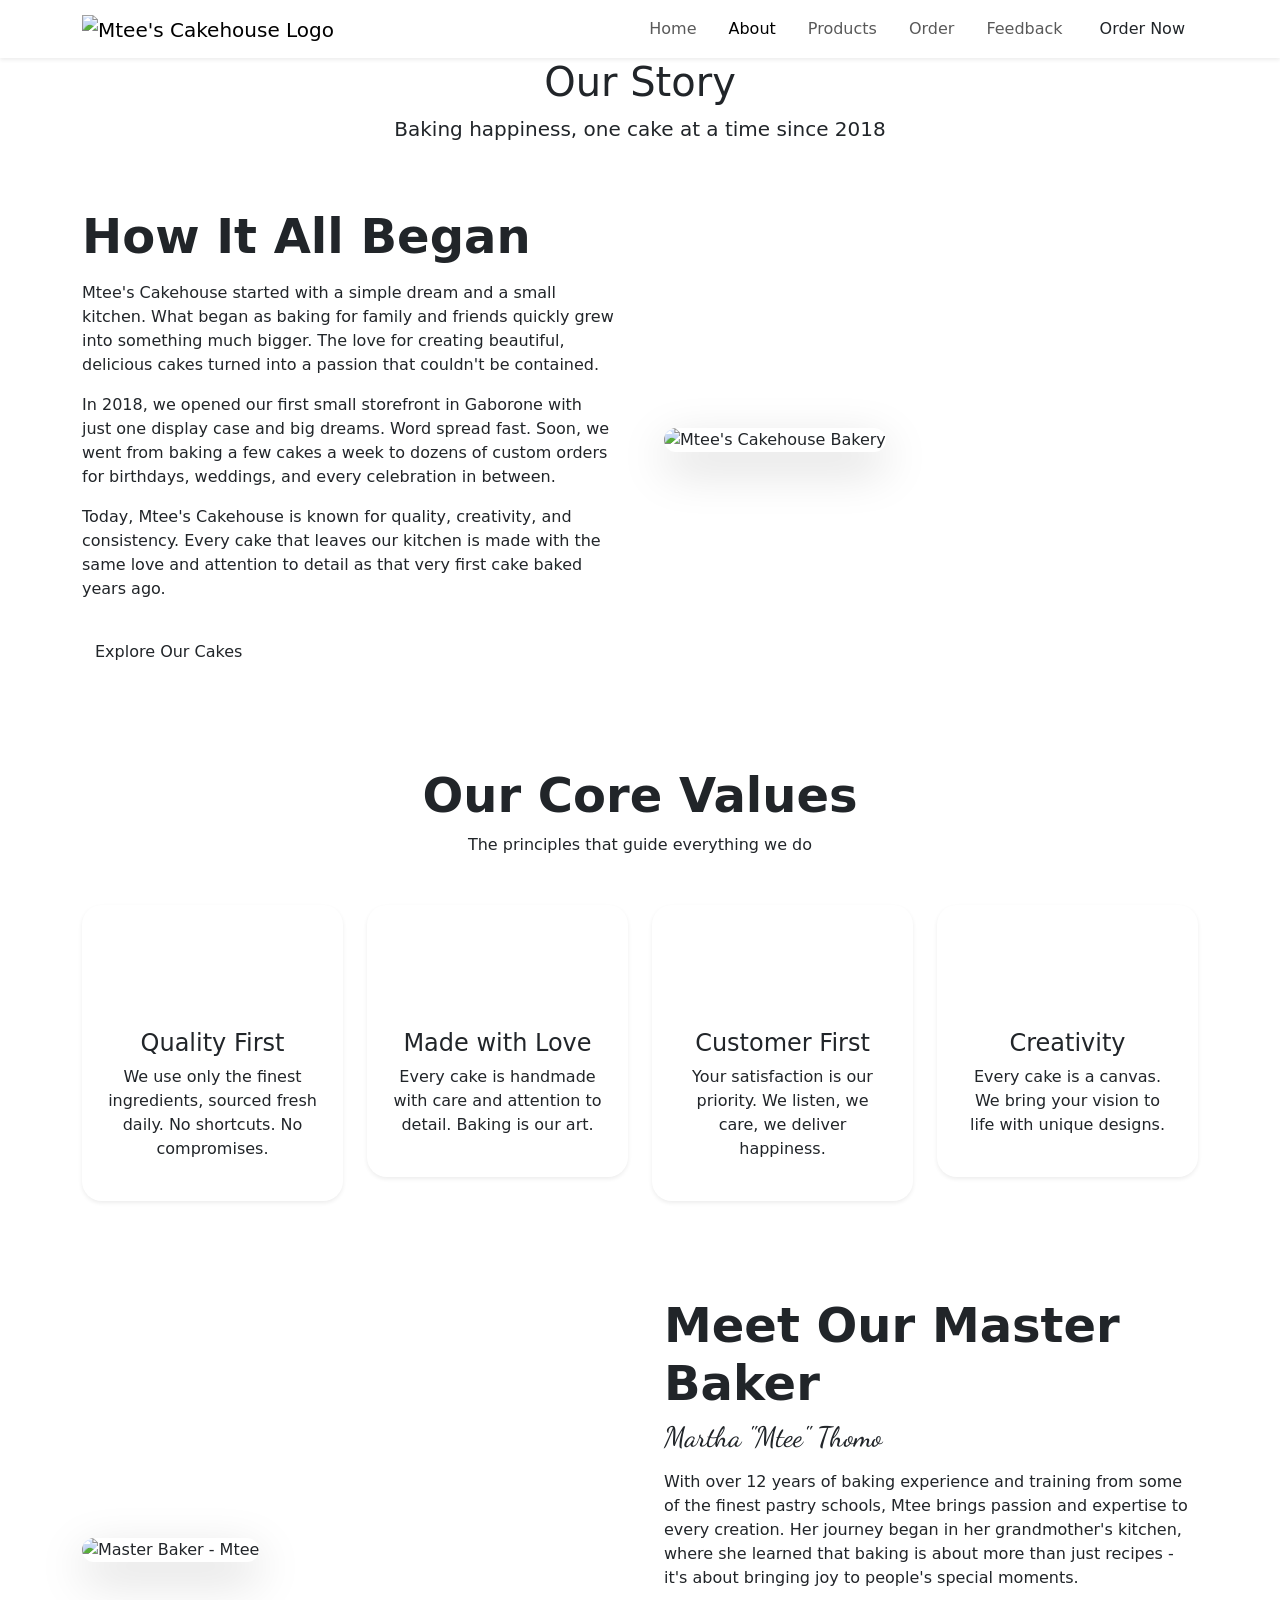
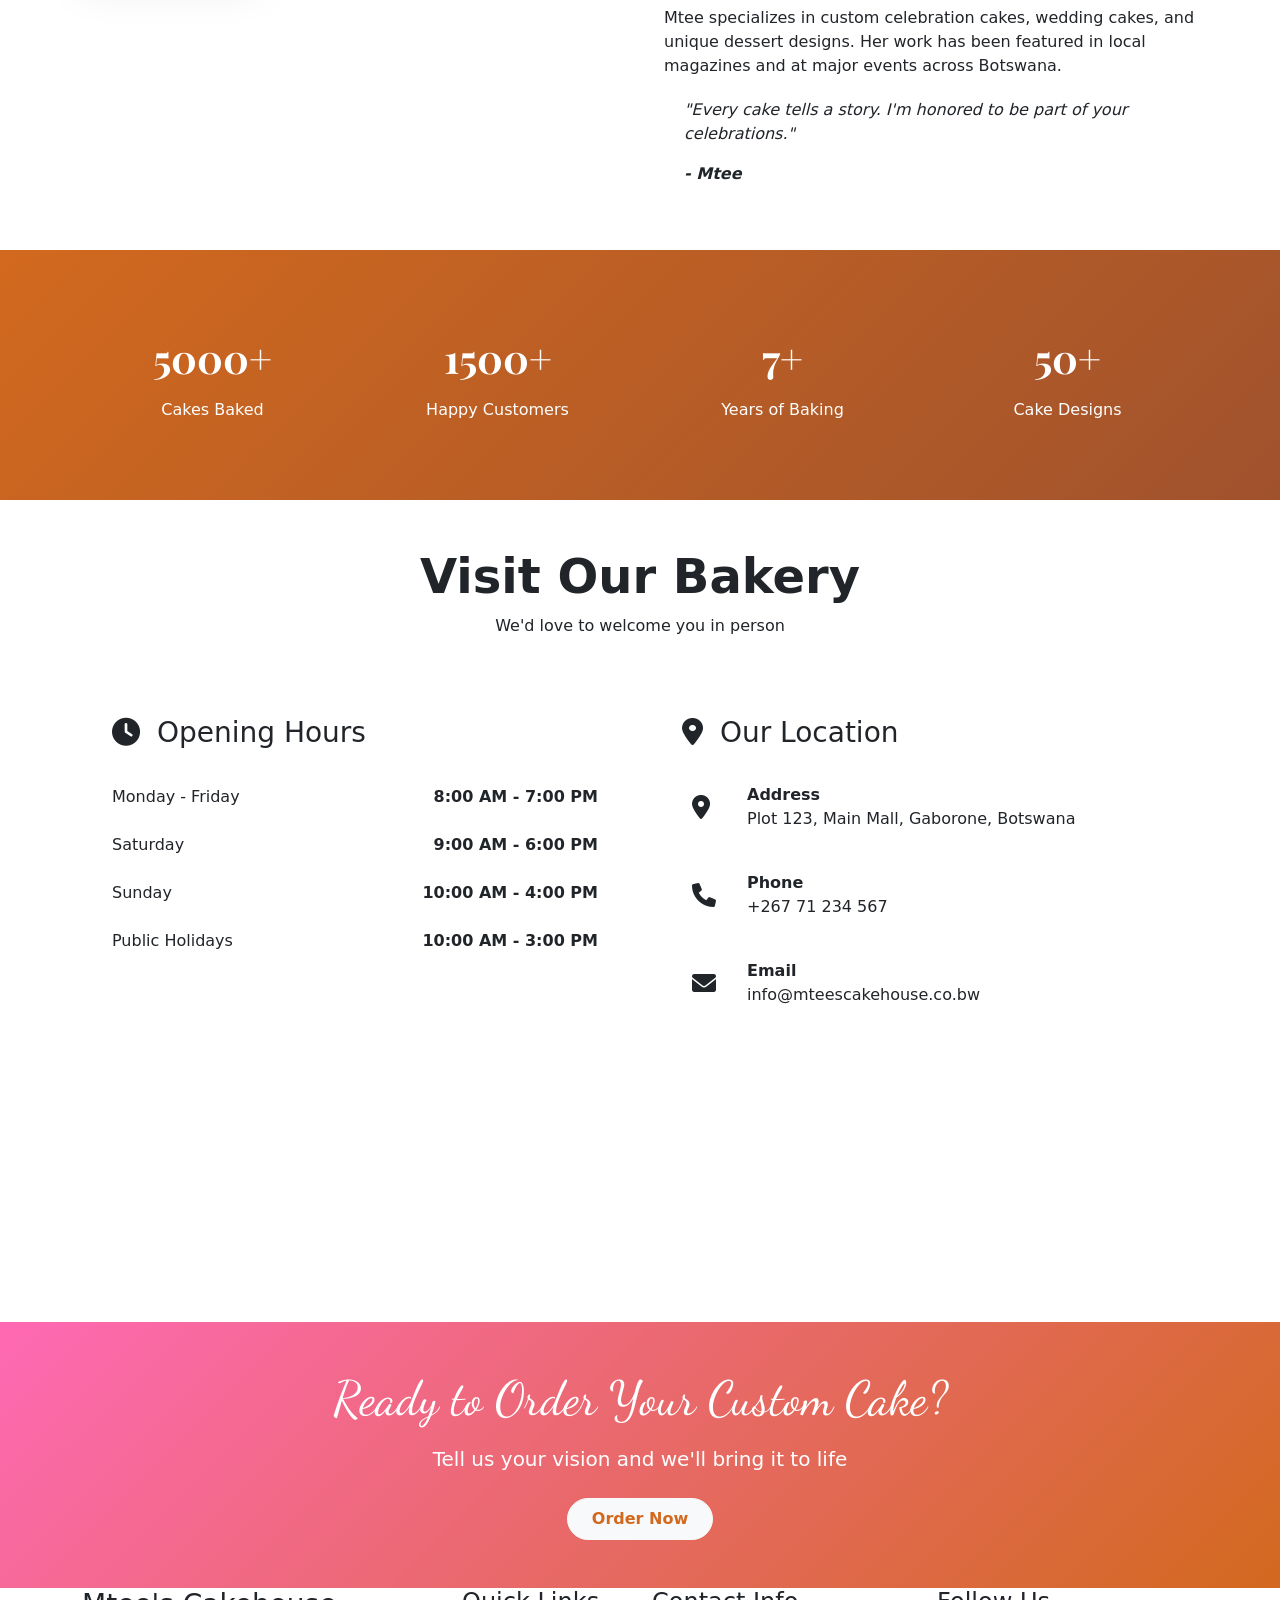
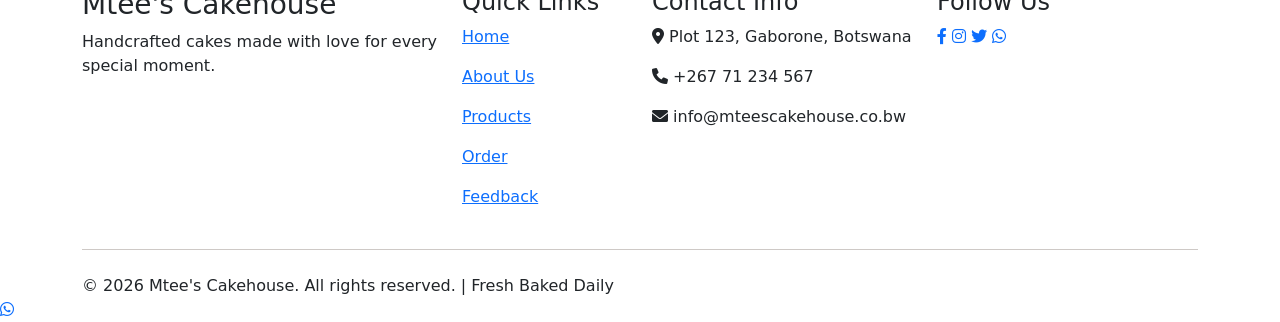
==== about.html @ 43fd2412 "Update about.html" ====
<!DOCTYPE html>
<html lang="en">
<head>
    <meta charset="UTF-8">
    <meta name="viewport" content="width=device-width, initial-scale=1.0, user-scalable=yes">
    <meta name="description" content="Learn about Mtee's Cakehouse - our story, our baker, our commitment to quality and freshness.">
    <meta name="keywords" content="about Mtee's Cakehouse, bakery story, custom cakes, baker, cakehouse history">
    <meta name="author" content="Mtee's Cakehouse">
    <title>About Us | Mtee's Cakehouse</title>

    <!--Favicon-->
    <link rel="icon" type="image/x-icon" href="logo/logo.png">
    
    <!-- Bootstrap 5.3 CSS -->
    <link href="https://cdn.jsdelivr.net/npm/bootstrap@5.3.0/dist/css/bootstrap.min.css" rel="stylesheet">
    
    <!-- Font Awesome Icons -->
    <link rel="stylesheet" href="https://cdnjs.cloudflare.com/ajax/libs/font-awesome/6.0.0/css/all.min.css">
    
    <!-- Google Fonts -->
    <link href="https://fonts.googleapis.com/css2?family=Playfair+Display:wght@400;500;600;700;800&family=Poppins:wght@300;400;500;600;700&family=Dancing+Script:wght@400;500;600;700&display=swap" rel="stylesheet">
    
    <!-- Custom CSS -->
    <link rel="stylesheet" href="css/style.css">
    
    <style>
        /* Additional page-specific styles */
        .value-card {
            transition: all 0.3s ease;
            border: none;
            border-radius: 20px;
            background: var(--bg-warm);
        }
        
        .value-card:hover {
            transform: translateY(-8px);
            box-shadow: var(--shadow-md);
        }
        
        .value-icon {
            width: 80px;
            height: 80px;
            background-color: var(--primary-color);
            border-radius: 50%;
            display: flex;
            align-items: center;
            justify-content: center;
            margin: 0 auto 20px;
            font-size: 2rem;
            color: white;
        }
        
        .stat-card {
            background: linear-gradient(135deg, var(--primary-color), var(--primary-dark));
            border-radius: 20px;
            padding: 30px;
            text-align: center;
            color: white;
            transition: all 0.3s ease;
        }
        
        .stat-card:hover {
            transform: translateY(-5px);
            box-shadow: var(--shadow-lg);
        }
        
        .stat-number {
            font-size: 2.5rem;
            font-weight: 700;
            font-family: 'Playfair Display', serif;
            margin-bottom: 10px;
        }
        
        .hours-card {
            background: var(--bg-light);
            border-radius: 20px;
            padding: 30px;
            box-shadow: var(--shadow-sm);
            transition: all 0.3s ease;
            height: 100%;
        }
        
        .hours-card:hover {
            transform: translateY(-5px);
            box-shadow: var(--shadow-md);
        }
        
        .hours-list {
            list-style: none;
            padding-left: 0;
        }
        
        .hours-list li {
            display: flex;
            justify-content: space-between;
            padding: 12px 0;
            border-bottom: 1px solid var(--border-color);
        }
        
        .hours-list li:last-child {
            border-bottom: none;
        }
        
        .chef-quote {
            font-style: italic;
            border-left: 3px solid var(--secondary-dark);
            padding-left: 20px;
            margin-top: 20px;
        }
        
        .map-container {
            border-radius: 15px;
            overflow: hidden;
            margin-top: 20px;
        }
        
        .contact-detail {
            display: flex;
            align-items: center;
            gap: 15px;
            margin-bottom: 20px;
            padding: 10px;
            border-radius: 12px;
            transition: all 0.3s ease;
        }
        
        .contact-detail:hover {
            background: var(--bg-warm);
            transform: translateX(5px);
        }
        
        .contact-detail i {
            font-size: 1.5rem;
            color: var(--secondary-dark);
            width: 40px;
        }
        
        @media (max-width: 768px) {
            .stat-number {
                font-size: 1.8rem;
            }
            .hours-list li {
                flex-direction: column;
                text-align: center;
                gap: 5px;
            }
        }
    </style>
</head>
<body>

    <!-- Navigation Bar - Bootstrap Navbar -->
    <nav class="navbar navbar-expand-lg bg-white sticky-top shadow-sm">
        <div class="container">
            <a class="navbar-brand" href="index.html">
                <img src="logo/logo.png" alt="Mtee's Cakehouse Logo" class="logo-img" style="height: 55px; width: auto;">
            </a>
            <button class="navbar-toggler" type="button" data-bs-toggle="collapse" data-bs-target="#navbarNav" aria-controls="navbarNav" aria-expanded="false" aria-label="Toggle navigation">
                <span class="navbar-toggler-icon"></span>
            </button>
            <div class="collapse navbar-collapse" id="navbarNav">
                <ul class="navbar-nav ms-auto align-items-center gap-3">
                    <li class="nav-item">
                        <a class="nav-link" href="index.html">Home</a>
                    </li>
                    <li class="nav-item">
                        <a class="nav-link active" href="about.html">About</a>
                    </li>
                    <li class="nav-item">
                        <a class="nav-link" href="products.html">Products</a>
                    </li>
                    <li class="nav-item">
                        <a class="nav-link" href="order.html">Order</a>
                    </li>
                    <li class="nav-item">
                        <a class="nav-link" href="feedback.html">Feedback</a>
                    </li>
                    <li class="nav-item">
                        <a class="btn btn-order-nav" href="order.html">Order Now</a>
                    </li>
                </ul>
            </div>
        </div>
    </nav>

    <!-- Page Hero Section -->
    <section class="page-hero">
        <div class="container text-center">
            <h1>Our Story</h1>
            <p class="lead">Baking happiness, one cake at a time since 2018</p>
        </div>
    </section>

    <!-- Our Story Section -->
    <section class="py-5">
        <div class="container">
            <div class="row align-items-center g-5">
                <div class="col-lg-6">
                    <h2 class="display-5 fw-bold" style="color: var(--primary-color);">How It All Began</h2>
                    <p class="text-light-brown mt-3">Mtee's Cakehouse started with a simple dream and a small kitchen. What began as baking for family and friends quickly grew into something much bigger. The love for creating beautiful, delicious cakes turned into a passion that couldn't be contained.</p>
                    <p class="text-light-brown">In 2018, we opened our first small storefront in Gaborone with just one display case and big dreams. Word spread fast. Soon, we went from baking a few cakes a week to dozens of custom orders for birthdays, weddings, and every celebration in between.</p>
                    <p class="text-light-brown">Today, Mtee's Cakehouse is known for quality, creativity, and consistency. Every cake that leaves our kitchen is made with the same love and attention to detail as that very first cake baked years ago.</p>
                    <a href="products.html" class="btn btn-primary-custom mt-3">Explore Our Cakes</a>
                </div>
                <div class="col-lg-6">
                    <img src="images/2.avif" alt="Mtee's Cakehouse Bakery" class="img-fluid rounded-4 shadow-lg">
                </div>
            </div>
        </div>
    </section>

    <!-- Core Values Section -->
    <section class="py-5 bg-warm">
        <div class="container">
            <div class="text-center mb-5">
                <h2 class="display-5 fw-bold" style="color: var(--primary-color);">Our Core Values</h2>
                <p class="text-light-brown">The principles that guide everything we do</p>
            </div>
            <div class="row g-4">
                <div class="col-md-6 col-lg-3">
                    <div class="value-card p-4 text-center shadow-sm">
                        <div class="value-icon">
                            <i class="fas fa-leaf"></i>
                        </div>
                        <h3 class="h4 text-brown mt-3">Quality First</h3>
                        <p class="text-light-brown">We use only the finest ingredients, sourced fresh daily. No shortcuts. No compromises.</p>
                    </div>
                </div>
                <div class="col-md-6 col-lg-3">
                    <div class="value-card p-4 text-center shadow-sm">
                        <div class="value-icon">
                            <i class="fas fa-heart"></i>
                        </div>
                        <h3 class="h4 text-brown mt-3">Made with Love</h3>
                        <p class="text-light-brown">Every cake is handmade with care and attention to detail. Baking is our art.</p>
                    </div>
                </div>
                <div class="col-md-6 col-lg-3">
                    <div class="value-card p-4 text-center shadow-sm">
                        <div class="value-icon">
                            <i class="fas fa-smile"></i>
                        </div>
                        <h3 class="h4 text-brown mt-3">Customer First</h3>
                        <p class="text-light-brown">Your satisfaction is our priority. We listen, we care, we deliver happiness.</p>
                    </div>
                </div>
                <div class="col-md-6 col-lg-3">
                    <div class="value-card p-4 text-center shadow-sm">
                        <div class="value-icon">
                            <i class="fas fa-star"></i>
                        </div>
                        <h3 class="h4 text-brown mt-3">Creativity</h3>
                        <p class="text-light-brown">Every cake is a canvas. We bring your vision to life with unique designs.</p>
                    </div>
                </div>
            </div>
        </div>
    </section>

    <!-- Meet the Baker Section -->
    <section class="py-5">
        <div class="container">
            <div class="row align-items-center g-5">
                <div class="col-lg-6">
                    <img src="images/chef.avif" alt="Master Baker - Mtee" class="img-fluid rounded-4 shadow-lg">
                </div>
                <div class="col-lg-6">
                    <h2 class="display-5 fw-bold" style="color: var(--primary-color);">Meet Our Master Baker</h2>
                    <h3 class="h3" style="font-family: 'Dancing Script', cursive; color: var(--secondary-dark);">Martha "Mtee" Thomo</h3>
                    <p class="text-light-brown mt-3">With over 12 years of baking experience and training from some of the finest pastry schools, Mtee brings passion and expertise to every creation. Her journey began in her grandmother's kitchen, where she learned that baking is about more than just recipes - it's about bringing joy to people's special moments.</p>
                    <p class="text-light-brown">Mtee specializes in custom celebration cakes, wedding cakes, and unique dessert designs. Her work has been featured in local magazines and at major events across Botswana.</p>
                    <div class="chef-quote">
                        <p class="fst-italic text-brown">"Every cake tells a story. I'm honored to be part of your celebrations."</p>
                        <p class="fw-bold">- Mtee</p>
                    </div>
                </div>
            </div>
        </div>
    </section>

    <!-- Stats Section -->
    <section class="py-5" style="background: linear-gradient(135deg, #D2691E, #A0522D);">
        <div class="container">
            <div class="row g-4">
                <div class="col-md-3 col-6">
                    <div class="stat-card">
                        <div class="stat-number">5000+</div>
                        <p class="mb-0">Cakes Baked</p>
                    </div>
                </div>
                <div class="col-md-3 col-6">
                    <div class="stat-card">
                        <div class="stat-number">1500+</div>
                        <p class="mb-0">Happy Customers</p>
                    </div>
                </div>
                <div class="col-md-3 col-6">
                    <div class="stat-card">
                        <div class="stat-number">7+</div>
                        <p class="mb-0">Years of Baking</p>
                    </div>
                </div>
                <div class="col-md-3 col-6">
                    <div class="stat-card">
                        <div class="stat-number">50+</div>
                        <p class="mb-0">Cake Designs</p>
                    </div>
                </div>
            </div>
        </div>
    </section>

    <!-- Location & Hours Section -->
    <section class="py-5 bg-warm">
        <div class="container">
            <div class="text-center mb-5">
                <h2 class="display-5 fw-bold" style="color: var(--primary-color);">Visit Our Bakery</h2>
                <p class="text-light-brown">We'd love to welcome you in person</p>
            </div>
            <div class="row g-4">
                <div class="col-md-6">
                    <div class="hours-card">
                        <h3 class="h3 mb-4" style="color: var(--primary-color);">
                            <i class="fas fa-clock me-2" style="color: var(--secondary-dark);"></i> Opening Hours
                        </h3>
                        <ul class="hours-list">
                            <li><span>Monday - Friday</span><span class="fw-semibold">8:00 AM - 7:00 PM</span></li>
                            <li><span>Saturday</span><span class="fw-semibold">9:00 AM - 6:00 PM</span></li>
                            <li><span>Sunday</span><span class="fw-semibold">10:00 AM - 4:00 PM</span></li>
                            <li><span>Public Holidays</span><span class="fw-semibold">10:00 AM - 3:00 PM</span></li>
                        </ul>
                    </div>
                </div>
                <div class="col-md-6">
                    <div class="hours-card">
                        <h3 class="h3 mb-4" style="color: var(--primary-color);">
                            <i class="fas fa-map-marker-alt me-2" style="color: var(--secondary-dark);"></i> Our Location
                        </h3>
                        <div class="contact-detail">
                            <i class="fas fa-location-dot"></i>
                            <div>
                                <p class="mb-0 fw-semibold">Address</p>
                                <p class="text-light-brown mb-0">Plot 123, Main Mall, Gaborone, Botswana</p>
                            </div>
                        </div>
                        <div class="contact-detail">
                            <i class="fas fa-phone"></i>
                            <div>
                                <p class="mb-0 fw-semibold">Phone</p>
                                <p class="text-light-brown mb-0">+267 71 234 567</p>
                            </div>
                        </div>
                        <div class="contact-detail">
                            <i class="fas fa-envelope"></i>
                            <div>
                                <p class="mb-0 fw-semibold">Email</p>
                                <p class="text-light-brown mb-0">info@mteescakehouse.co.bw</p>
                            </div>
                        </div>
                        <div class="map-container">
                            <iframe src="https://www.google.com/maps/embed?pb=!1m18!1m12!1m3!1d115603.25934157322!2d25.84714375!3d-24.65822215!2m3!1f0!2f0!3f0!3m2!1i1024!2i768!4f13.1!3m3!1m2!1s0x1ebb5b3c2f5a5e0d%3A0x3a5b7c8d9e0f1a2b!2sGaborone!5e0!3m2!1sen!2sbw!4v1700000000000!5m2!1sen!2sbw" width="100%" height="200" style="border:0;" allowfullscreen="" loading="lazy"></iframe>
                        </div>
                    </div>
                </div>
            </div>
        </div>
    </section>

    <!-- Call to Action Section -->
    <section class="py-5" style="background: linear-gradient(135deg, #FF69B4, #D2691E);">
        <div class="container text-center text-white">
            <h2 class="display-5 mb-3" style="font-family: 'Dancing Script', cursive;">Ready to Order Your Custom Cake?</h2>
            <p class="lead mb-4">Tell us your vision and we'll bring it to life</p>
            <a href="order.html" class="btn btn-light rounded-pill px-4 py-2 fw-bold" style="color: #D2691E;">Order Now</a>
        </div>
    </section>

    <!-- Footer -->
    <footer class="custom-footer">
        <div class="container">
            <div class="row g-4">
                <div class="col-md-4">
                    <h3>Mtee's Cakehouse</h3>
                    <p>Handcrafted cakes made with love for every special moment.</p>
                </div>
                <div class="col-md-2">
                    <h4>Quick Links</h4>
                    <p><a href="index.html">Home</a></p>
                    <p><a href="about.html">About Us</a></p>
                    <p><a href="products.html">Products</a></p>
                    <p><a href="order.html">Order</a></p>
                    <p><a href="feedback.html">Feedback</a></p>
                </div>
                <div class="col-md-3">
                    <h4>Contact Info</h4>
                    <p><i class="fas fa-map-marker-alt"></i> Plot 123, Gaborone, Botswana</p>
                    <p><i class="fas fa-phone"></i> +267 71 234 567</p>
                    <p><i class="fas fa-envelope"></i> info@mteescakehouse.co.bw</p>
                </div>
                <div class="col-md-3">
                    <h4>Follow Us</h4>
                    <div class="social-links">
                        <a href="#" class="social-icon"><i class="fab fa-facebook-f"></i></a>
                        <a href="#" class="social-icon"><i class="fab fa-instagram"></i></a>
                        <a href="#" class="social-icon"><i class="fab fa-twitter"></i></a>
                        <a href="#" class="social-icon"><i class="fab fa-whatsapp"></i></a>
                    </div>
                </div>
            </div>
            <hr class="my-4" style="border-color: #3D2B1F;">
            <div class="footer-bottom">
                <p class="mb-0">&copy; 2026 Mtee's Cakehouse. All rights reserved. | Fresh Baked Daily</p>
            </div>
        </div>
    </footer>

    <!-- Floating WhatsApp Button -->
    <a href="https://wa.me/26771234567" class="whatsapp-float" target="_blank">
        <i class="fab fa-whatsapp"></i>
    </a>

    <!-- Bootstrap JS Bundle -->
    <script src="https://cdn.jsdelivr.net/npm/bootstrap@5.3.0/dist/js/bootstrap.bundle.min.js"></script>
    
    <!-- Custom JavaScript -->
    <script>
        // Set active class based on current page
        const currentPage = window.location.pathname.split('/').pop() || 'about.html';
        const navLinks = document.querySelectorAll('.nav-link');
        navLinks.forEach(link => {
            if (link.getAttribute('href') === currentPage) {
                link.classList.add('active');
            }
        });
        
        // Smooth scroll for anchor links
        document.querySelectorAll('a[href^="#"]').forEach(anchor => {
            anchor.addEventListener('click', function(e) {
                const href = this.getAttribute('href');
                if (href !== '#' && href !== '') {
                    const target = document.querySelector(href);
                    if (target) {
                        e.preventDefault();
                        target.scrollIntoView({ behavior: 'smooth' });
                    }
                }
            });
        });

        
    </script>
</body>
</html>
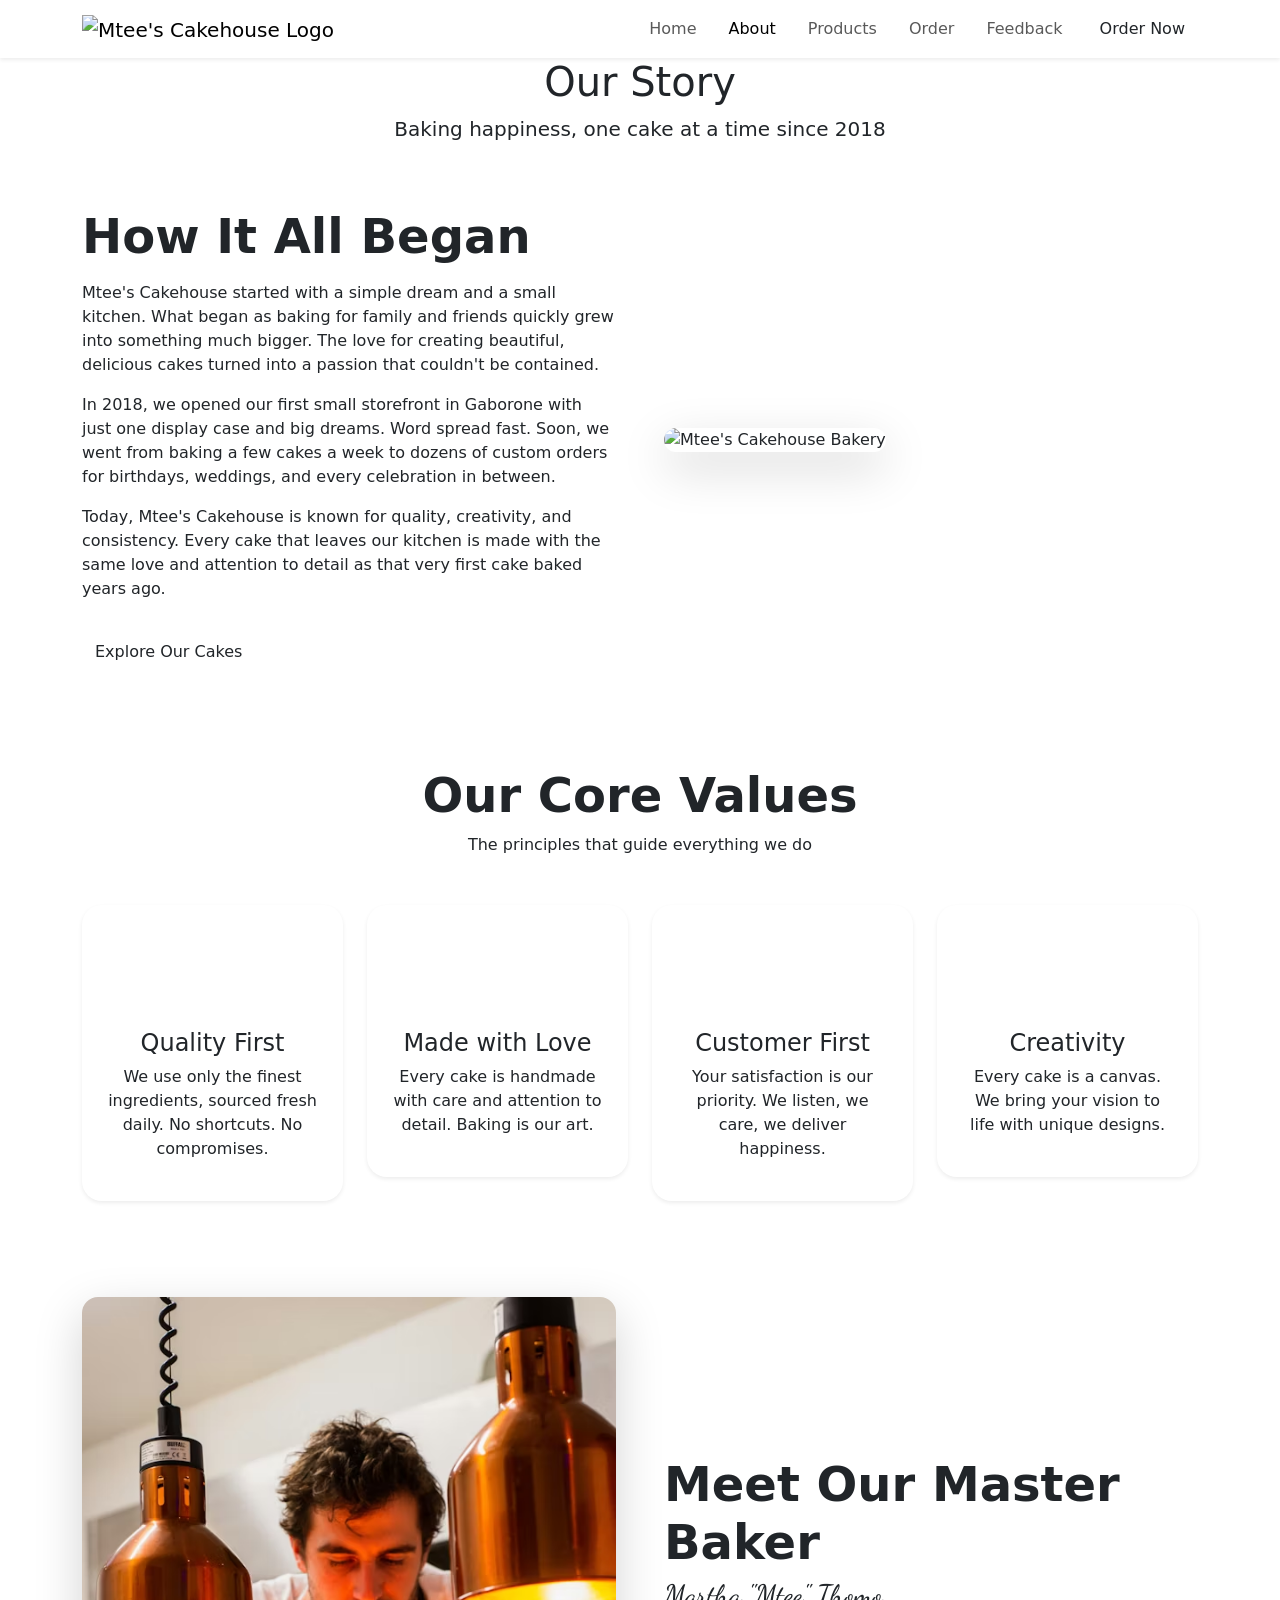
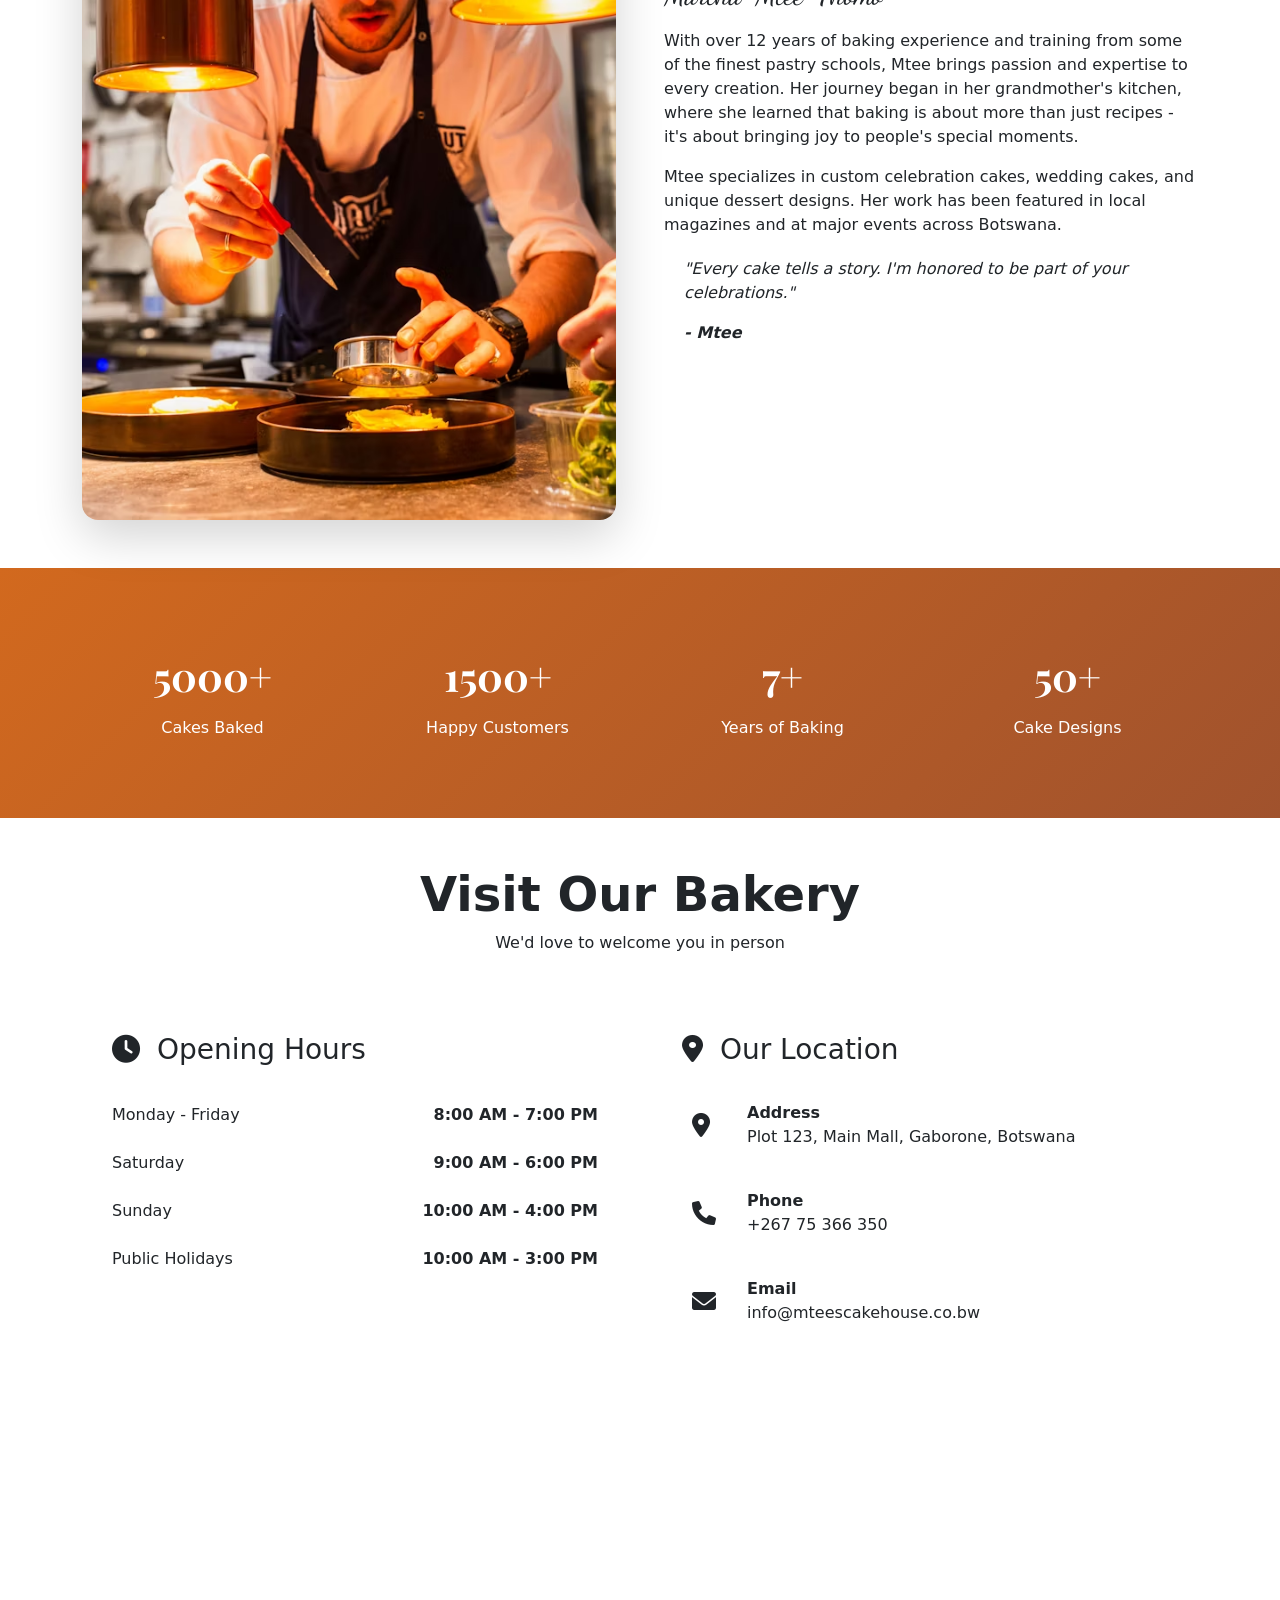
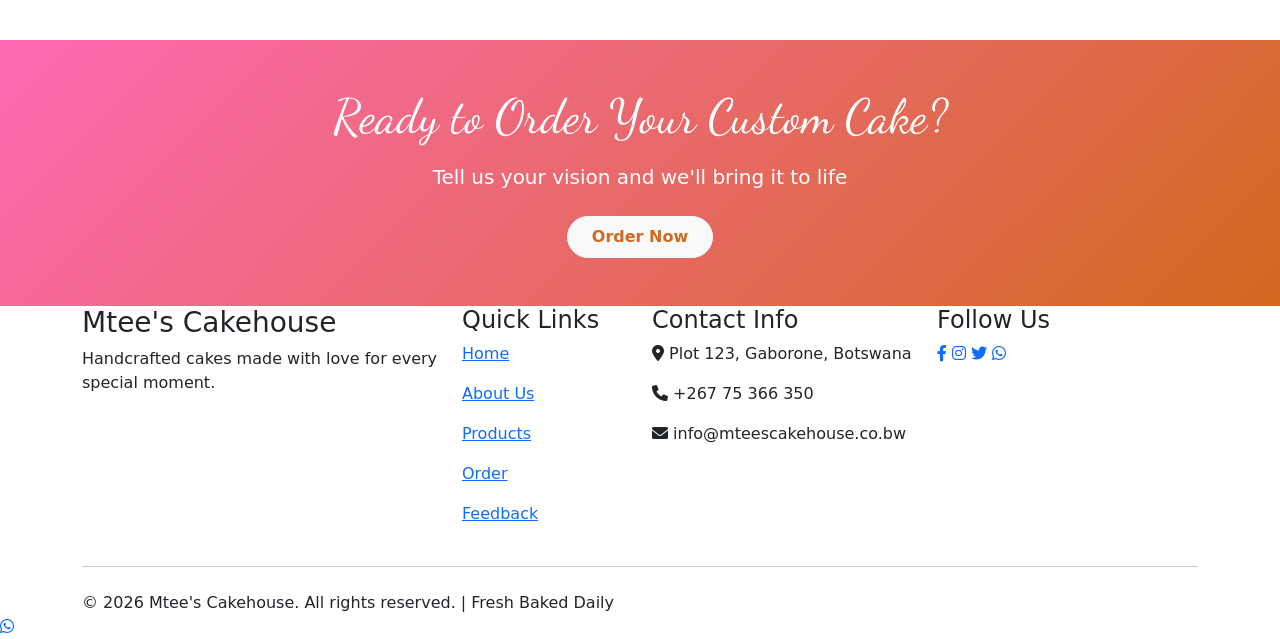
==== commit 15603525: "Update about.html" ====
--- a/about.html
+++ b/about.html
@@ -347,7 +347,7 @@
                             <i class="fas fa-phone"></i>
                             <div>
                                 <p class="mb-0 fw-semibold">Phone</p>
-                                <p class="text-light-brown mb-0">+267 71 234 567</p>
+                                <p class="text-light-brown mb-0">+267 75 366 350</p>
                             </div>
                         </div>
                         <div class="contact-detail">
@@ -394,7 +394,7 @@
                 <div class="col-md-3">
                     <h4>Contact Info</h4>
                     <p><i class="fas fa-map-marker-alt"></i> Plot 123, Gaborone, Botswana</p>
-                    <p><i class="fas fa-phone"></i> +267 71 234 567</p>
+                    <p><i class="fas fa-phone"></i> +267 75 366 350</p>
                     <p><i class="fas fa-envelope"></i> info@mteescakehouse.co.bw</p>
                 </div>
                 <div class="col-md-3">
@@ -415,7 +415,7 @@
     </footer>
 
     <!-- Floating WhatsApp Button -->
-    <a href="https://wa.me/26771234567" class="whatsapp-float" target="_blank">
+    <a href="https://wa.me/26775366350" class="whatsapp-float" target="_blank">
         <i class="fab fa-whatsapp"></i>
     </a>
 
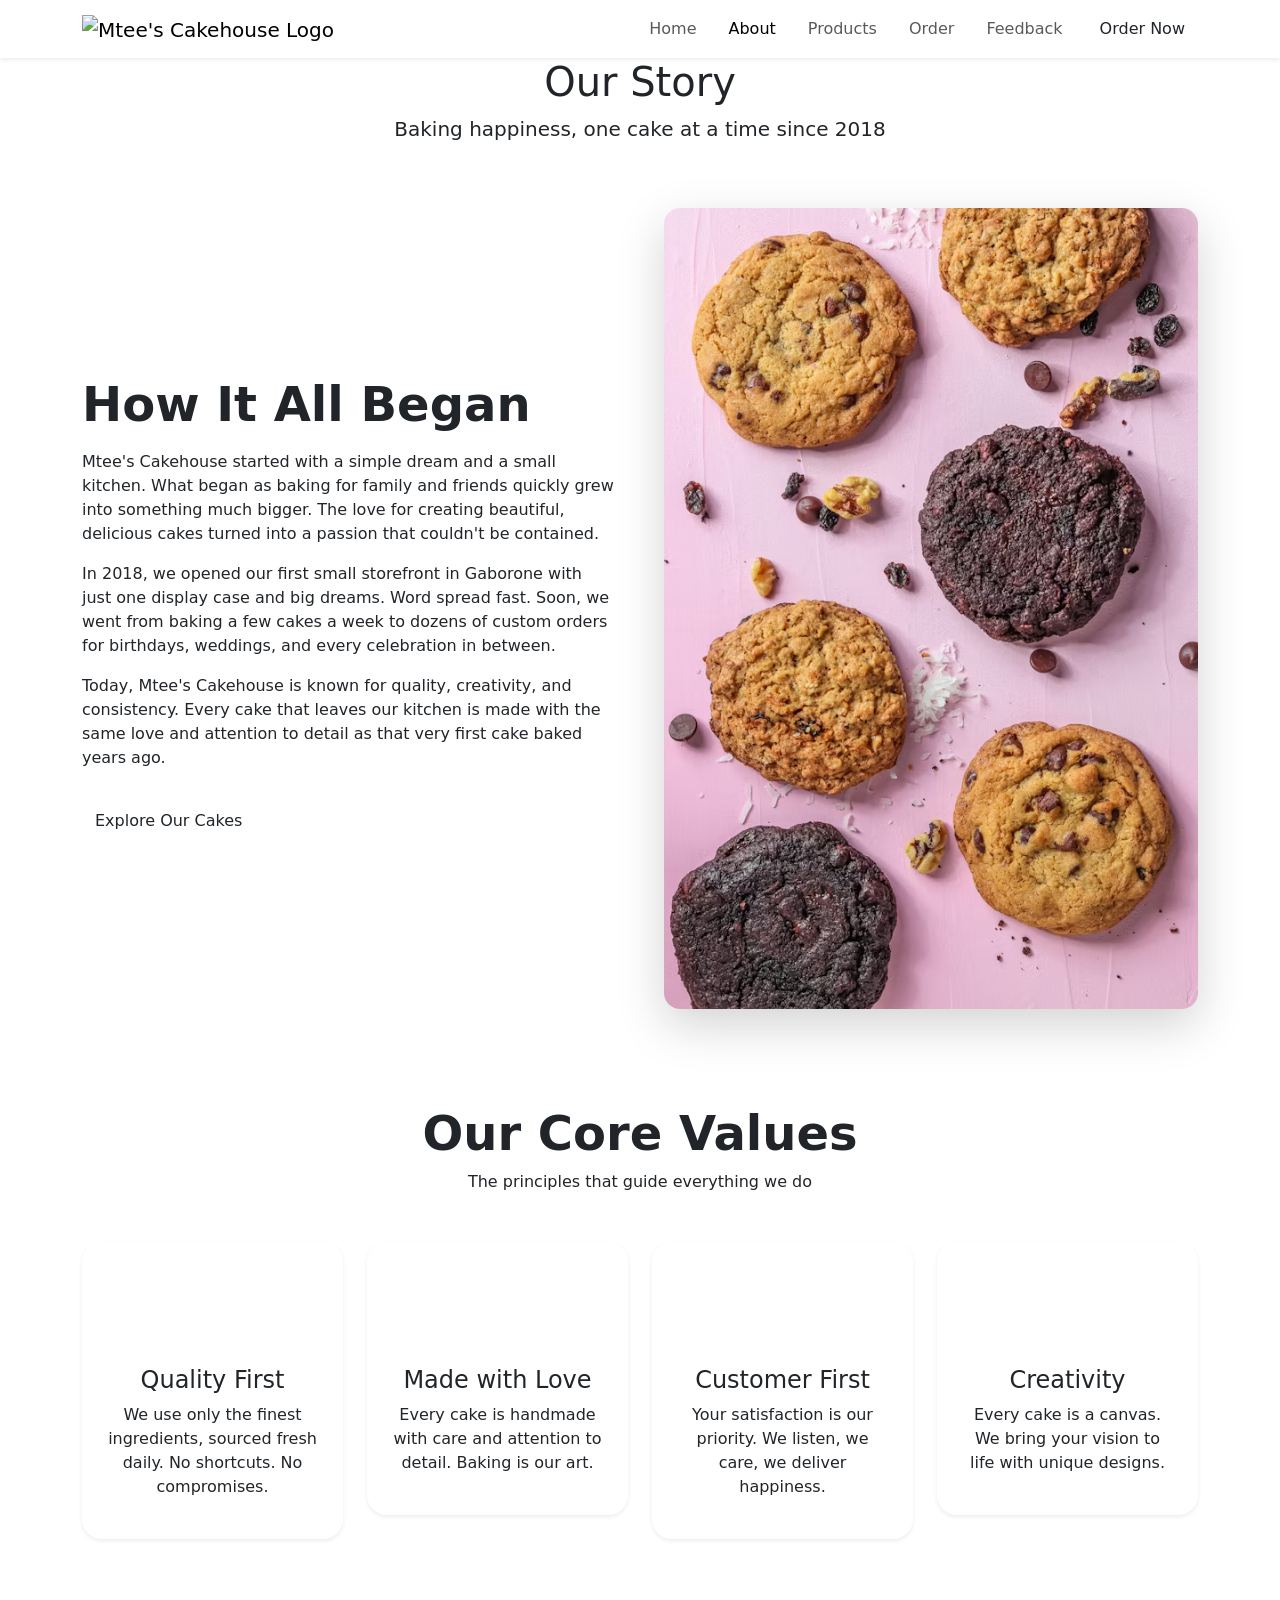
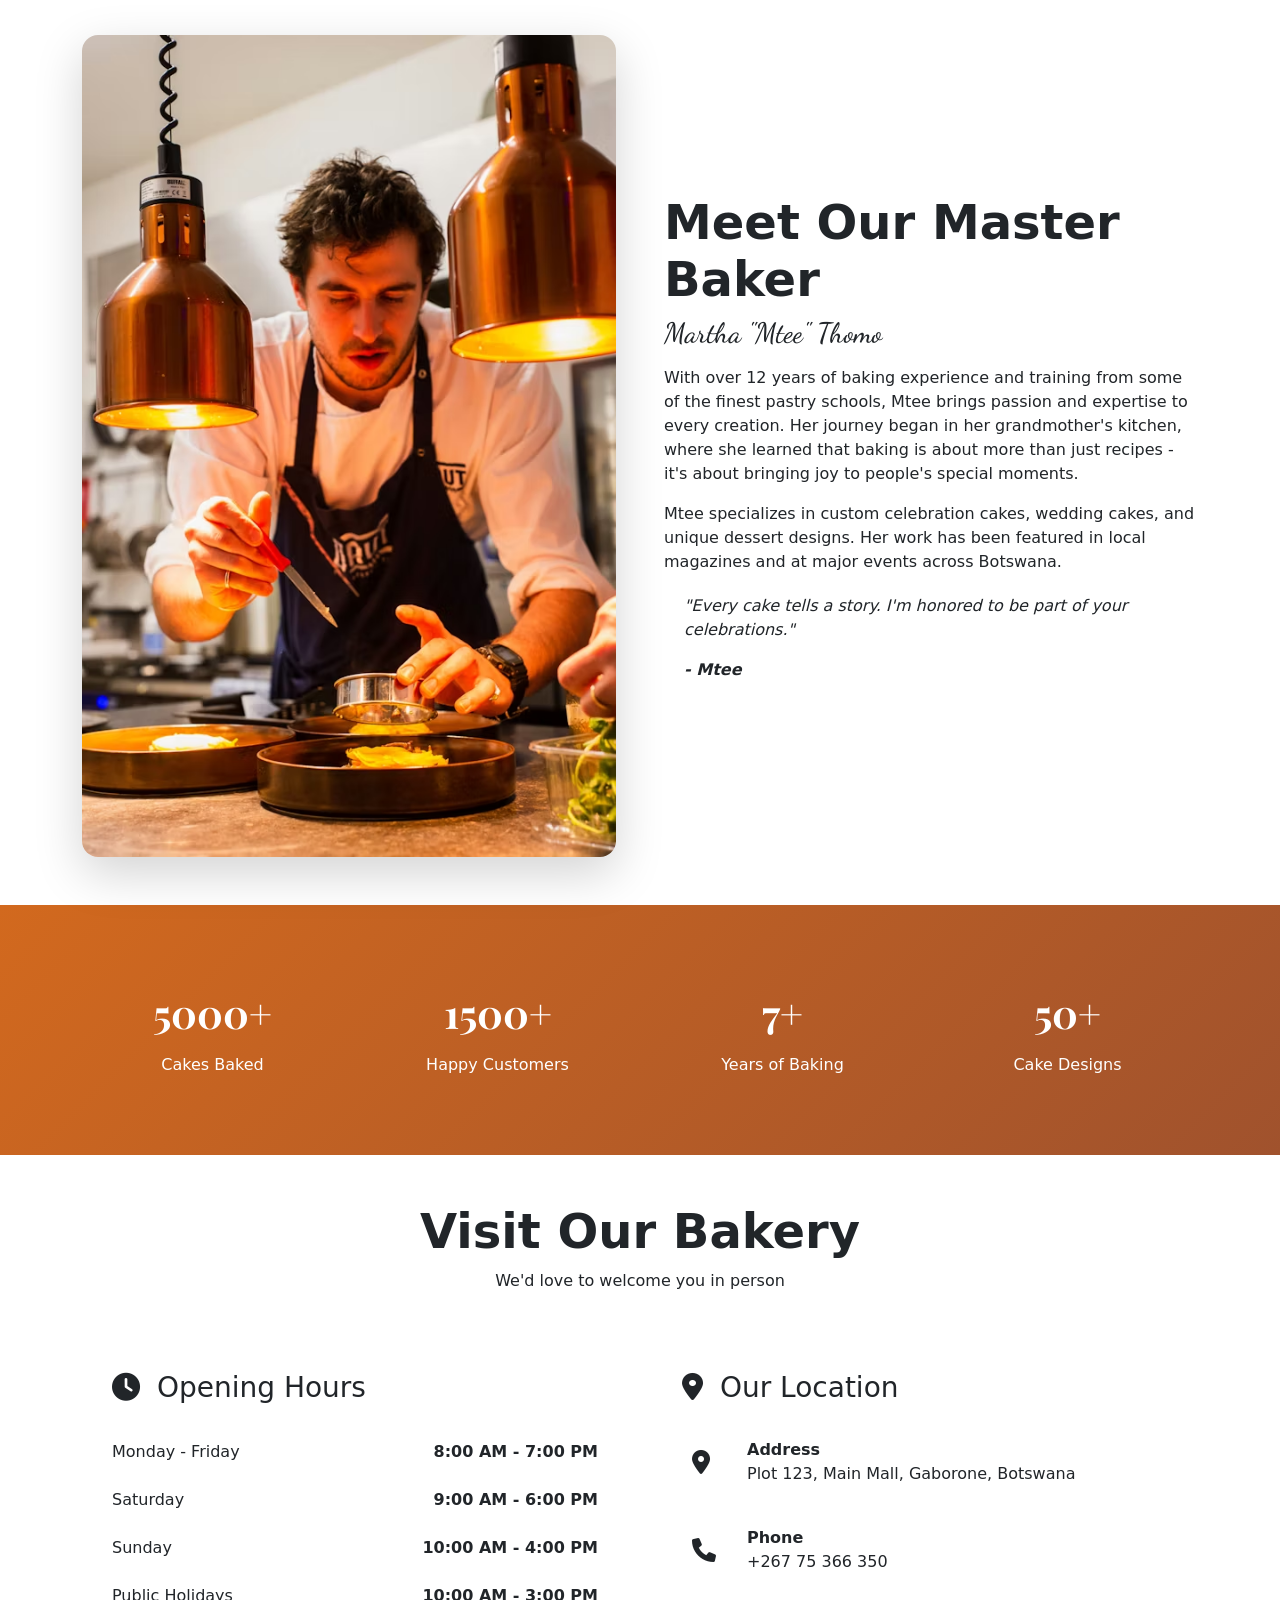
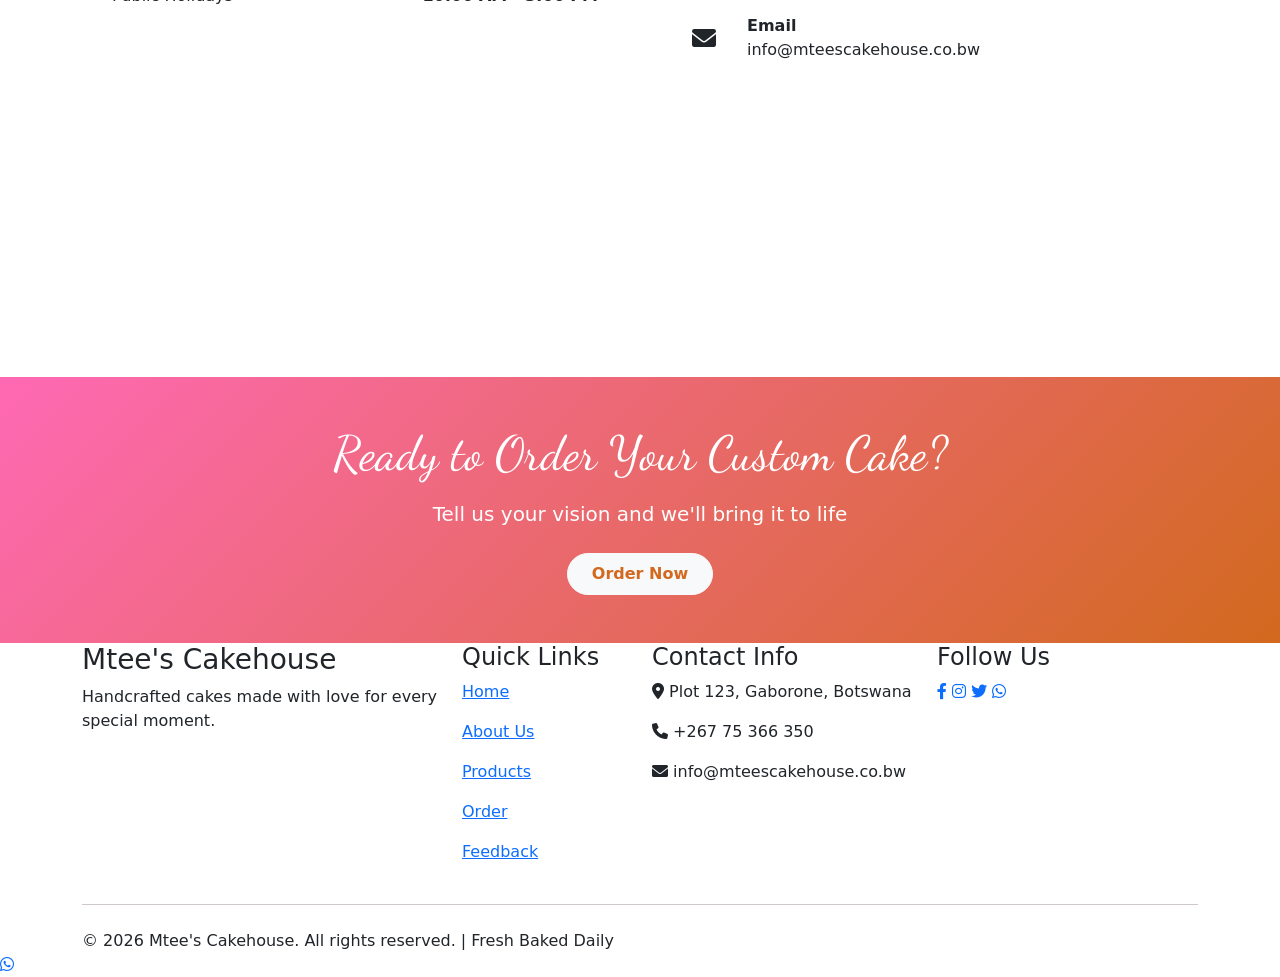
==== commit 2ff1f953: "Update about.html" ====
--- a/about.html
+++ b/about.html
@@ -9,7 +9,7 @@
     <title>About Us | Mtee's Cakehouse</title>
 
     <!--Favicon-->
-    <link rel="icon" type="image/x-icon" href="logo/logo.png">
+    <link rel="icon" type="image/x-icon" href="logo.png">
     
     <!-- Bootstrap 5.3 CSS -->
     <link href="https://cdn.jsdelivr.net/npm/bootstrap@5.3.0/dist/css/bootstrap.min.css" rel="stylesheet">
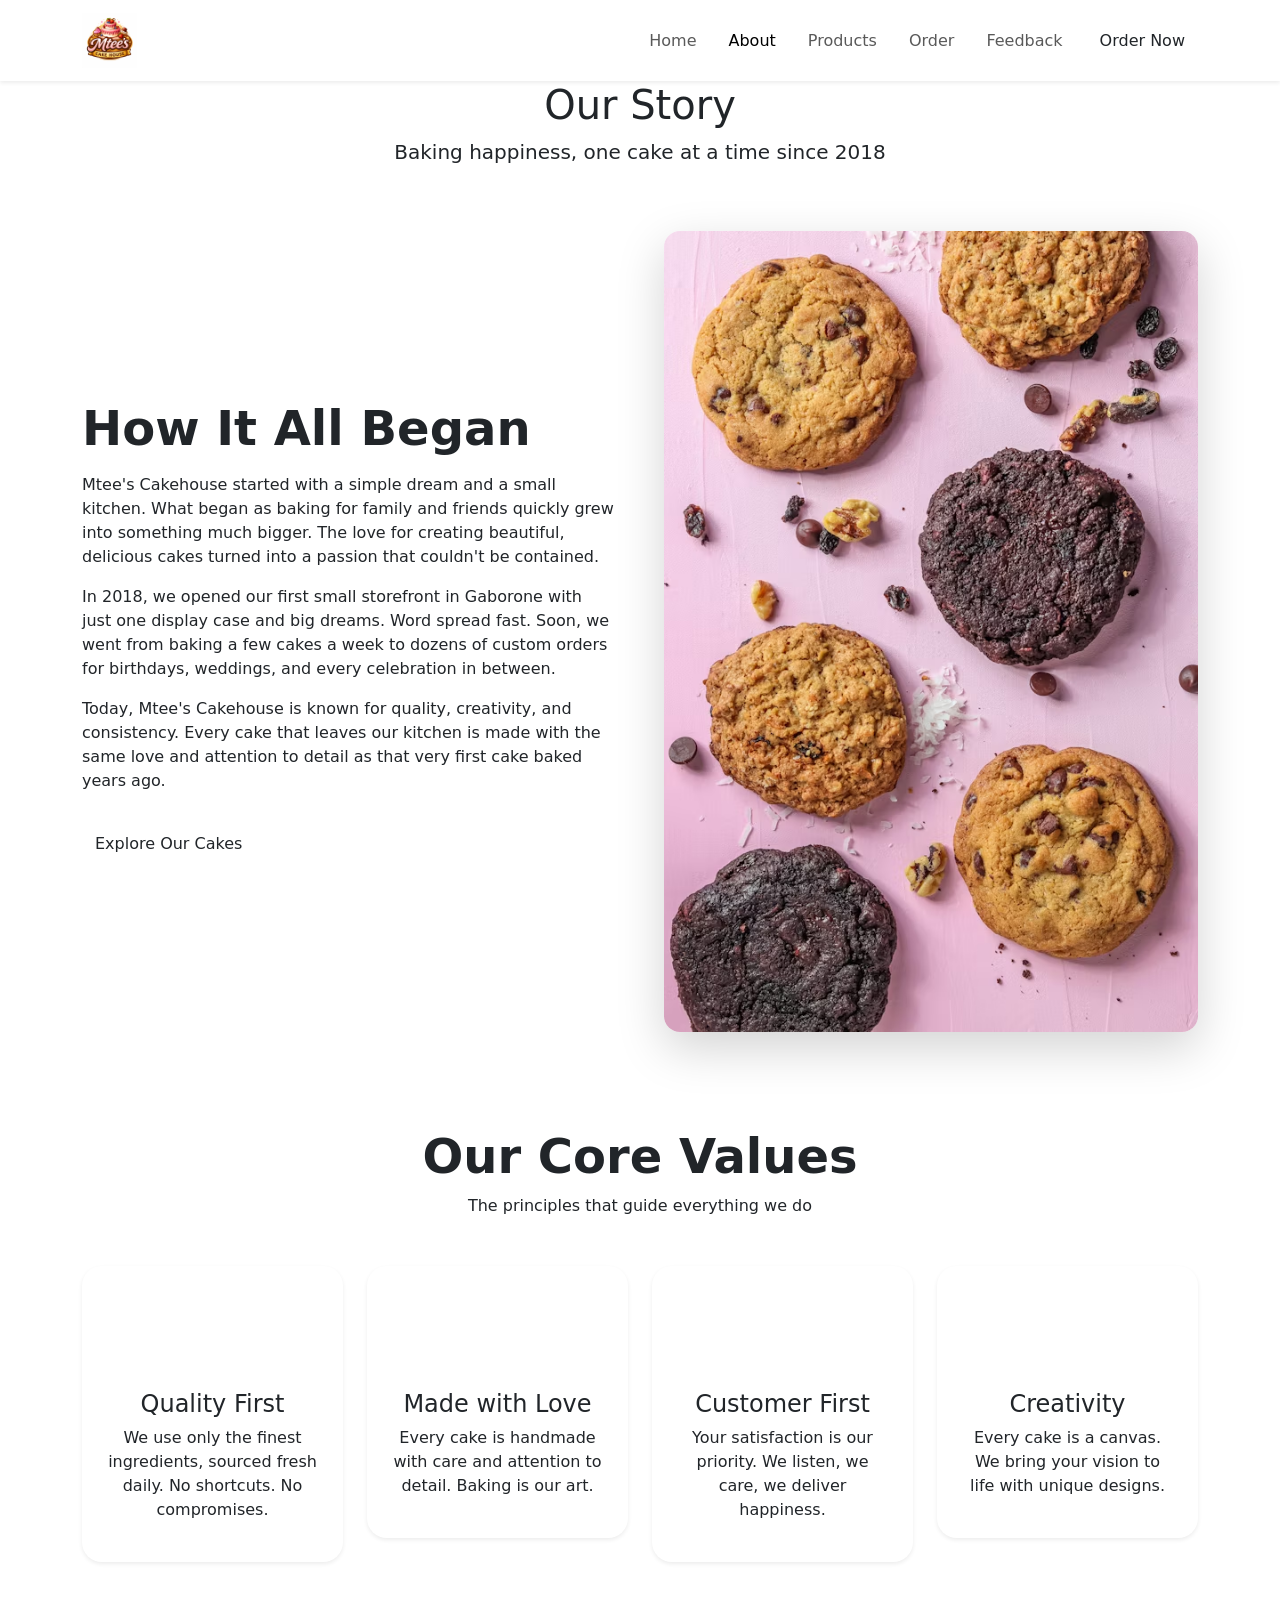
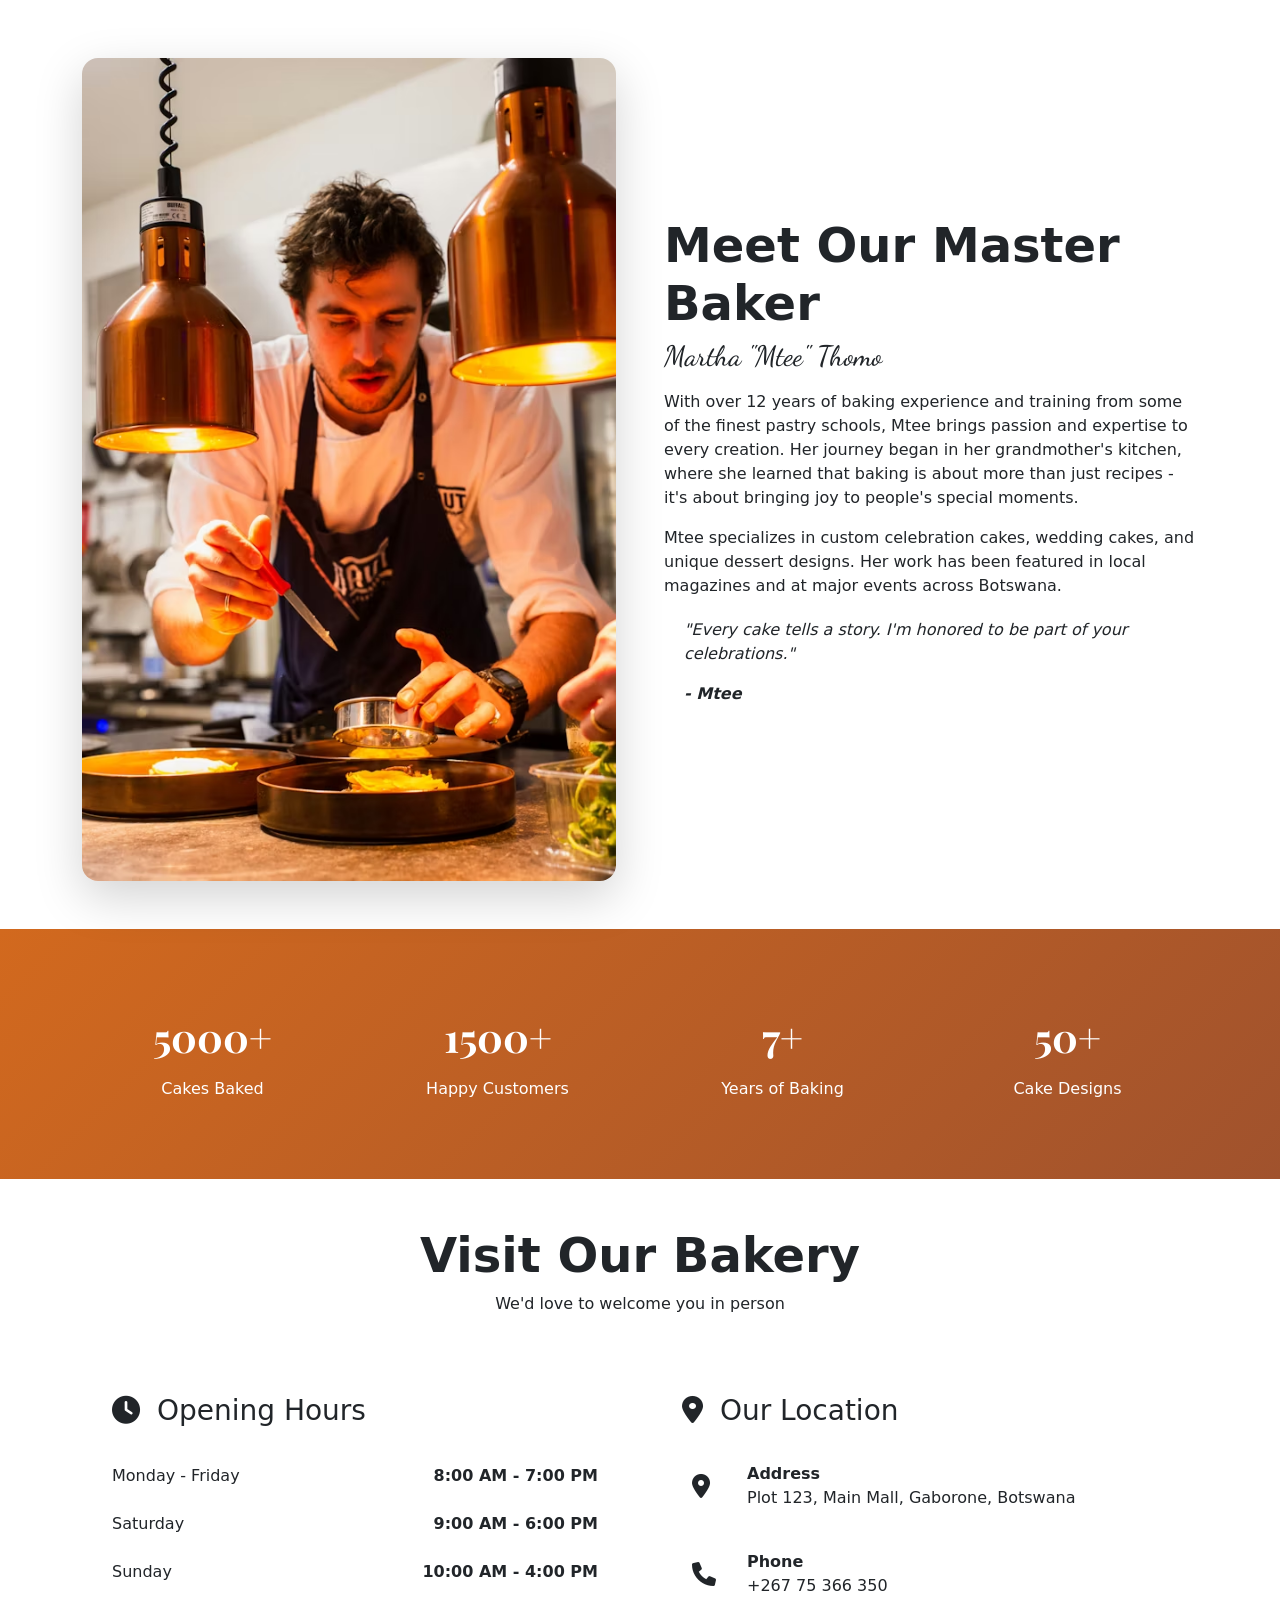
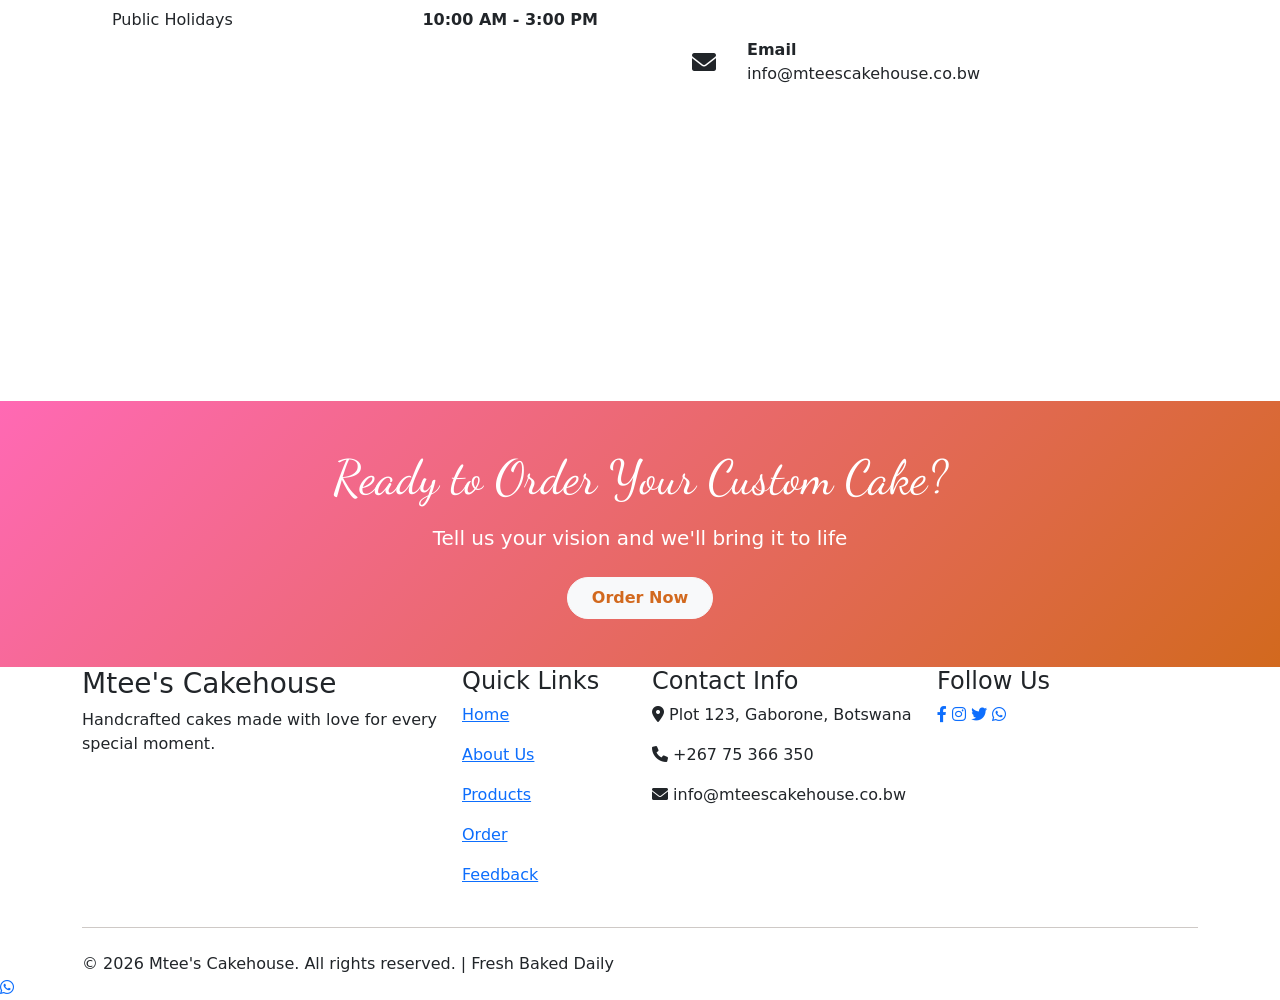
==== commit ffb957f6: "Update about.html" ====
--- a/about.html
+++ b/about.html
@@ -9,7 +9,7 @@
     <title>About Us | Mtee's Cakehouse</title>
 
     <!--Favicon-->
-    <link rel="icon" type="image/x-icon" href="logo.png">
+    <link rel="icon" type="image/x-icon" href="logo/logo.png">
     
     <!-- Bootstrap 5.3 CSS -->
     <link href="https://cdn.jsdelivr.net/npm/bootstrap@5.3.0/dist/css/bootstrap.min.css" rel="stylesheet">
